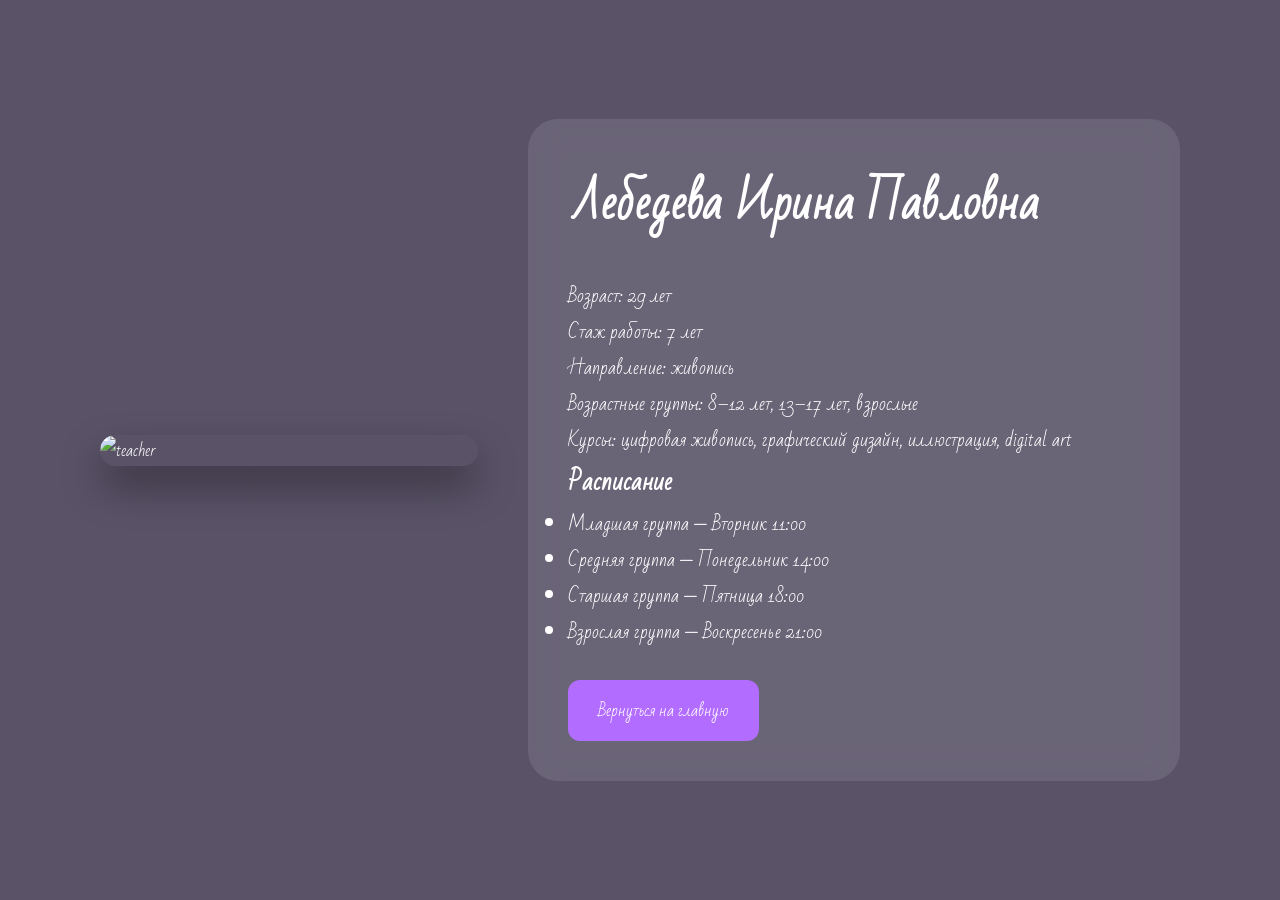
==== teachers/lebedeva.html @ 51d4805d "Add files via upload" ====
<!DOCTYPE html>
<html lang="ru">

<head>

    <meta charset="UTF-8">

    <meta name="viewport"
          content="width=device-width, initial-scale=1.0">

    <title>
        Лебедева Ирина Павловна
    </title>

    <link rel="stylesheet"
          href="../style.css">

</head>

<body>

<section class="teacher-page">

    <img src="https://images.unsplash.com/photo-1488426862026-3ee34a7d66df?q=80&w=1000"
         alt="teacher">

    <div>

        <h1>
            Лебедева Ирина Павловна
        </h1>

        <p>
            Возраст:
            29 лет
        </p>

        <p>
            Стаж работы:
            7 лет
        </p>

        <p>
            Направление:
            живопись
        </p>

        <p>
            Возрастные группы:
            8–12 лет,
            13–17 лет,
            взрослые
        </p>

        <p>
            Курсы:
            цифровая живопись,
            графический дизайн,
            иллюстрация,
            digital art
        </p>

        <h2>
            Расписание
        </h2>

        <ul>

            <li>
                Младшая группа —
                Вторник 11:00
            </li>

            <li>
                Средняя группа —
                Понедельник 14:00
            </li>

            <li>
                Старшая группа —
                Пятница 18:00
            </li>

            <li>
                Взрослая группа —
                Воскресенье 21:00
            </li>

        </ul>

        <a href="../база.html"
           class="back-btn">

            Вернуться на главную

        </a>

    </div>

</section>

</body>

</html>
---- style.css ----
@import url('https://fonts.googleapis.com/css2?family=Bad+Script&display=swap&subset=cyrillic');
* {

    margin: 0;
    padding: 0;
    box-sizing: border-box;

}

body {

       font-family: 'Bad Script', cursive;
   

  background:
  linear-gradient(rgba(20, 10, 40, 0.7), rgba(20, 10, 40, 0.7)),
  url("https://i1-c.pinimg.com/736x/8c/98/84/8c9884b798faf1ddb53f6b88b1e1e902.jpg");
    background-size: cover;
    background-position: center;
    background-attachment: fixed;

    color: white;

}


/* HEADER */

header {

    width: 100%;

    padding: 25px 50px;

    display: flex;
    justify-content: space-between;
    align-items: center;

    background: rgba(255,255,255,0.08);

    backdrop-filter: blur(10px);

    position: sticky;
    top: 0;
    z-index: 1000;

}

.logo {

    font-size: 28px;
    font-weight: bold;

}

nav {

    display: flex;
    gap: 20px;

}

nav a {

    text-decoration: none;
    color: white;

    font-weight: bold;

    transition: 0.3s;

}

nav a:hover {

    color: #d7b8ff;

}


/* HERO */

.hero {

    min-height: 100vh;

    display: flex;
    justify-content: center;
    align-items: center;

    text-align: center;

    padding: 40px;

}

.hero-content {

    max-width: 850px;

    background: rgba(255,255,255,0.1);

    padding: 50px;

    border-radius: 30px;

    backdrop-filter: blur(15px);

    box-shadow: 0 0 40px rgba(0,0,0,0.3);

    animation: fadeUp 1s ease;

}

.hero h1 {

    font-size: 70px;

    margin-bottom: 20px;

}

.hero p {

    font-size: 22px;

    line-height: 1.7;

    margin-bottom: 40px;

}


/* КНОПКИ */

.buttons {

    display: flex;
    justify-content: center;
    flex-wrap: wrap;

    gap: 20px;

}

.buttons a {

    padding: 18px 35px;

    background: linear-gradient(
        45deg,
        #a855f7,
        #d8b4fe
    );

    color: white;

    text-decoration: none;

    border-radius: 15px;

    font-weight: bold;

    transition: 0.4s;

    box-shadow: 0 10px 30px rgba(0,0,0,0.2);

}

.buttons a:hover {

    transform: translateY(-5px) scale(1.05);

    box-shadow: 0 20px 40px rgba(0,0,0,0.4);

}


/* СЕКЦИИ */

section {

    padding: 100px 10%;

}

.section-title {

    text-align: center;

    font-size: 45px;

    margin-bottom: 50px;

}


/* КАРТОЧКИ */

.cards {

    display: grid;

    grid-template-columns:
    repeat(auto-fit, minmax(280px, 1fr));

    gap: 30px;

}

.card {

    background: rgba(255,255,255,0.1);

    border-radius: 25px;

    overflow: hidden;

    backdrop-filter: blur(12px);

    transition: 0.5s;

    box-shadow: 0 10px 30px rgba(0,0,0,0.3);

    color: #d9b4ff;  

}

.card:hover {

    transform: translateY(-10px);
    color: #f0d6ff;
}



.card img {

    width: 100%;
    height: 300px;

    object-fit: cover;

}

.card-content {

    padding: 25px;

}

.card h3 {

    margin-bottom: 15px;

    font-size: 24px;

}

.card p {

    line-height: 1.6;


}



/* РАСПИСАНИЕ */

.schedule-box {

    background: rgba(255,255,255,0.1);

    padding: 40px;

    border-radius: 25px;

    backdrop-filter: blur(15px);

}

.schedule-box select,
.schedule-box button {

    width: 100%;

    margin-top: 20px;

    padding: 15px;

    border: none;

    border-radius: 12px;

    font-size: 16px;

}

.schedule-box button {

    background: #d9b4ff;

    color: white;

    font-weight: bold;

    cursor: pointer;

    transition: 0.3s;

}

.schedule-box button:hover {

    background: #c68cff;

}

#scheduleResult {

    margin-top: 30px;

    line-height: 2;

}


/* ФОРМА */

form {

    display: flex;
    flex-direction: column;

    gap: 20px;

}

input {

    padding: 18px;

    border-radius: 12px;

    border: none;

    font-size: 16px;

}

form button {

    padding: 18px;

    border: none;

    border-radius: 12px;

    background: #a855f7;

    color: white;

    font-size: 18px;

    font-weight: bold;

    cursor: pointer;

    transition: 0.3s;

}

form button:hover {

    background: #c084fc;

}


/* FOOTER */

footer {

    text-align: center;

    padding: 40px;

    background: rgba(0,0,0,0.4);

}


/* СТРАНИЦЫ ПРЕПОДАВАТЕЛЕЙ */

.teacher-page {

    min-height: 100vh;

    display: flex;

    gap: 50px;

    align-items: center;

    padding: 100px;

}

.teacher-page img {

    width: 35%;

    border-radius: 30px;

    object-fit: cover;

    box-shadow: 0 20px 40px rgba(0,0,0,0.4);

}

.teacher-page div {

    flex: 1;

    background: rgba(255,255,255,0.1);

    padding: 40px;

    border-radius: 30px;

    backdrop-filter: blur(15px);

}

.teacher-page h1 {

    font-size: 45px;

    margin-bottom: 30px;

}

.teacher-page p,
.teacher-page li {

    line-height: 2;

    font-size: 18px;

}


/* КНОПКА НАЗАД */

.back-btn {

    display: inline-block;

    margin-top: 30px;

    padding: 15px 30px;

    background: #b26cff;

    color: white;

    text-decoration: none;

    border-radius: 12px;

    transition: 0.3s;

}

.back-btn:hover {

    background: #c084fc;

}


/* КНОПКА ВВЕРХ */

#topBtn {

    position: fixed;

    right: 30px;
    bottom: 30px;

    width: 60px;
    height: 60px;

    border-radius: 50%;

    border: none;

    background: #b26cff;

    color: white;

    font-size: 24px;

    cursor: pointer;

    z-index: 1000;

    transition: 0.3s;

}

#topBtn:hover {

    transform: scale(1.1);

    background: #d3a0ff;

}


/* АНИМАЦИЯ */

@keyframes fadeUp {

    from {

        opacity: 0;
        transform: translateY(40px);

    }

    to {

        opacity: 1;
        transform: translateY(0);

    }

}
/* ЧАСЫ */
.clock {
    position: fixed;
    bottom: 20px;
    left: 20px;

    /* Градиент как у кнопок */
    background: linear-gradient(45deg, #a855f7, #d8b4fe);

    /* Полупрозрачность через rgba не нужна, но добавим лёгкое размытие заднего фона */
    backdrop-filter: blur(4px);

    border-radius: 40px;
    padding: 10px 22px;

    font-family: 'Bad Script', monospace, cursive;
    font-size: 22px;
    font-weight: bold;
    letter-spacing: 1px;

    color: white;
    text-shadow: 0 1px 2px rgba(0,0,0,0.2);

    box-shadow: 0 8px 20px rgba(0, 0, 0, 0.3);
    border: none;

    z-index: 1000;

    transition: transform 0.3s ease, box-shadow 0.3s ease;
}

.clock:hover {
    transform: translateY(-3px) scale(1.02);
    box-shadow: 0 12px 28px rgba(0, 0, 0, 0.4);
    background: linear-gradient(45deg, #b87cff, #e2c6ff);
}

/* АДАПТИВНОСТЬ */

@media(max-width: 900px) {

    .teacher-page {

        flex-direction: column;

        padding: 40px;

    }

    .teacher-page img {

        width: 100%;

    }

    .hero h1 {

        font-size: 45px;

    }

    header {

        flex-direction: column;

        gap: 20px;

    }

}
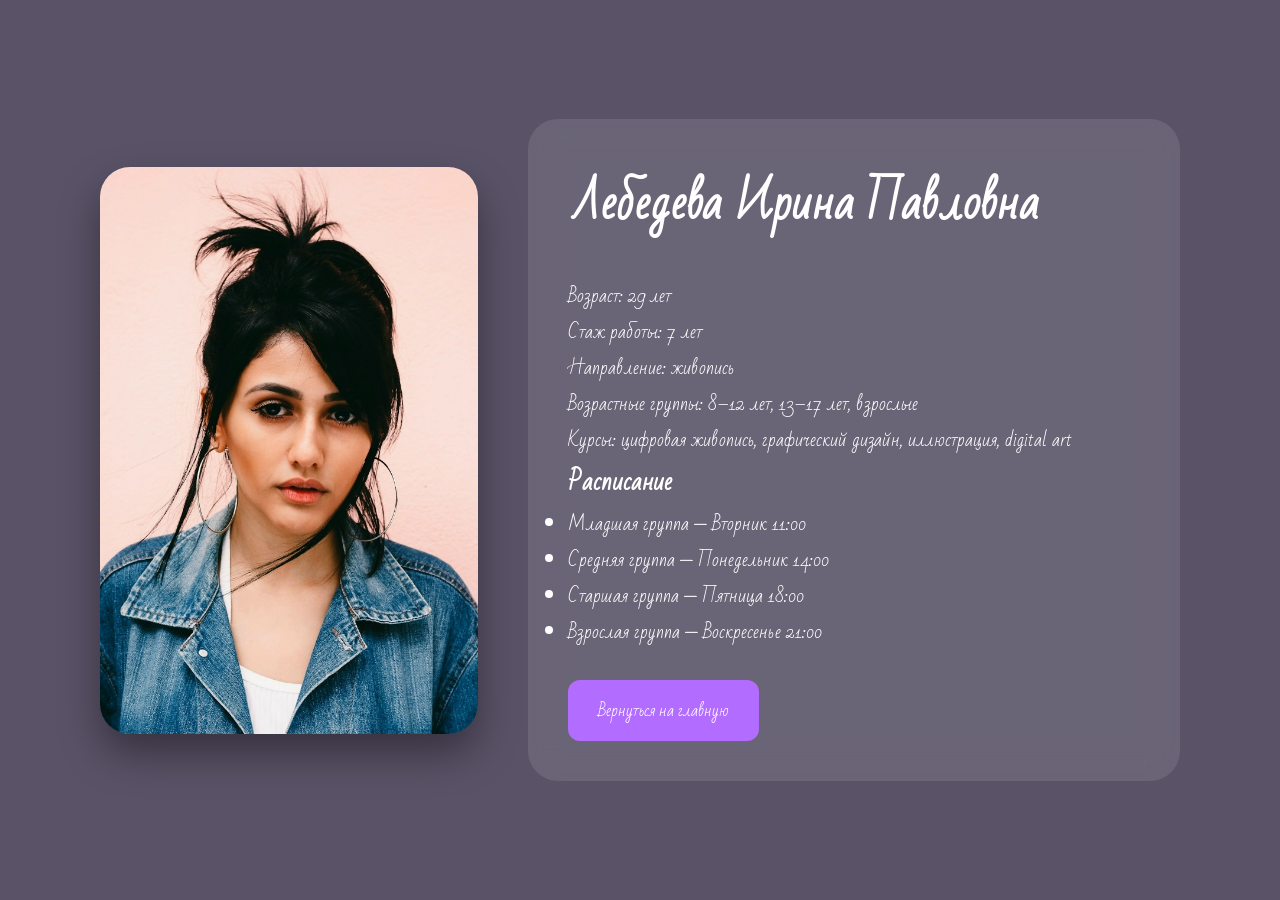
==== commit bb8dda9d: "Update lebedeva.html" ====
--- a/teachers/lebedeva.html
+++ b/teachers/lebedeva.html
@@ -21,8 +21,7 @@
 
 <section class="teacher-page">
 
-    <img src="https://images.unsplash.com/photo-1488426862026-3ee34a7d66df?q=80&w=1000"
-         alt="teacher">
+   <img src="../images/lebedeva.jpg" alt="teacher">
 
     <div>
 
@@ -88,7 +87,7 @@
 
         </ul>
 
-        <a href="../база.html"
+        <a href="../index.html"
            class="back-btn">
 
             Вернуться на главную
@@ -101,4 +100,4 @@
 
 </body>
 
-</html>+</html>
